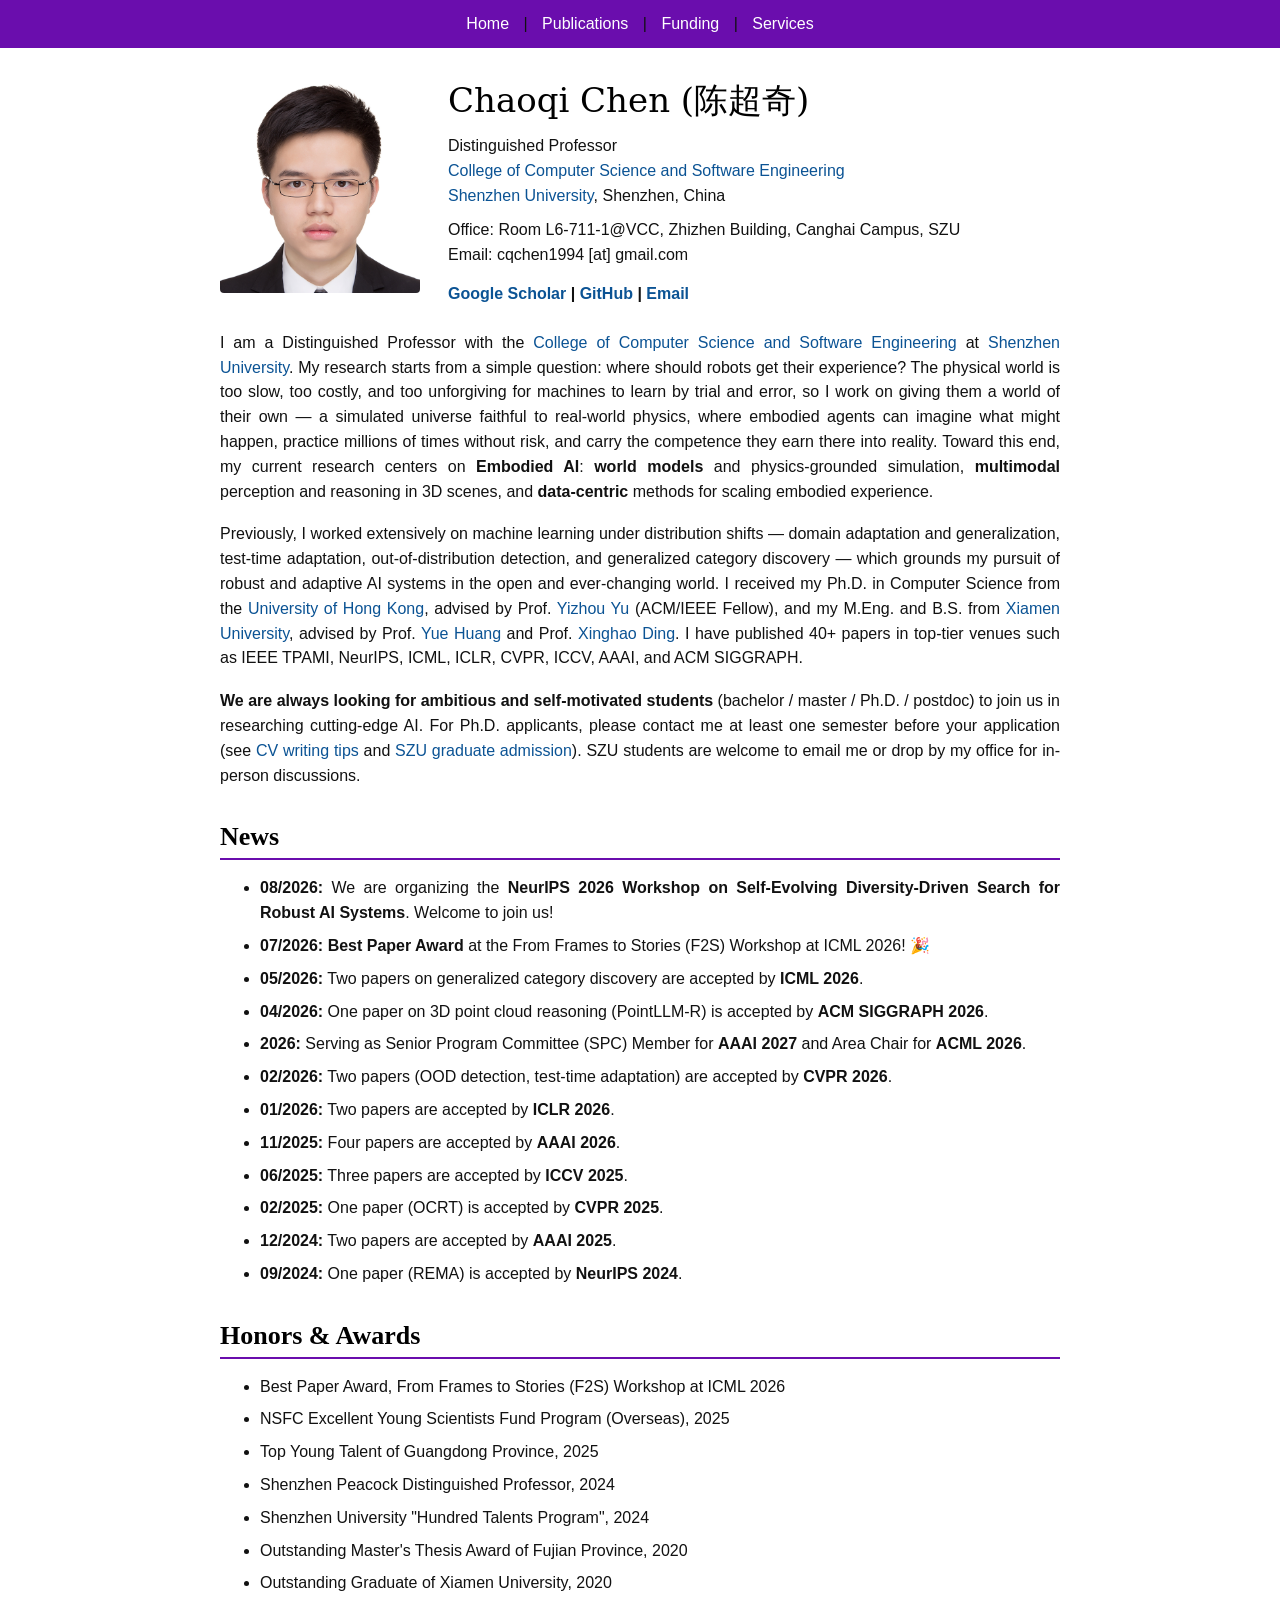
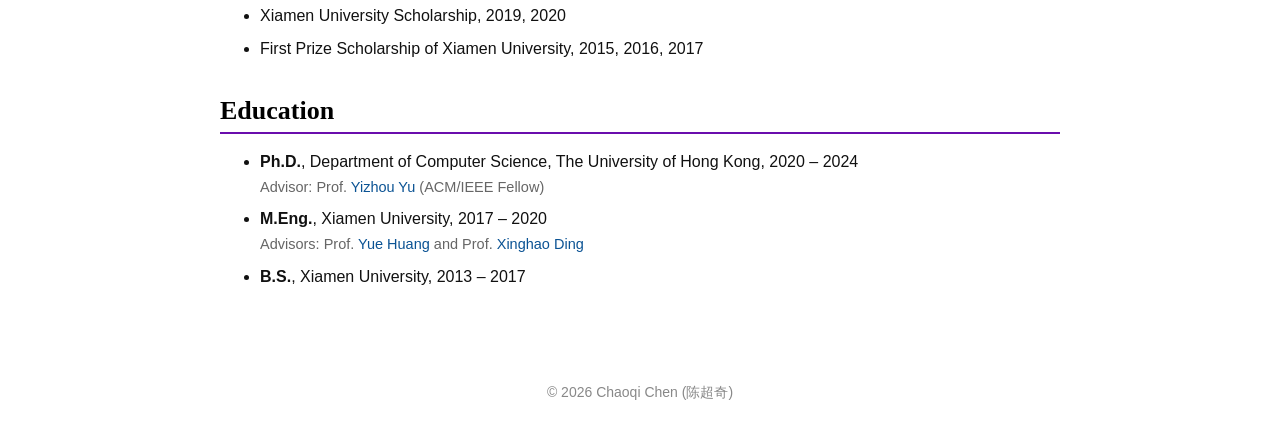
==== index.html @ 1cf366d4 "Add cache-busting version params to CSS/JS references Co-Authored-By: Claude Fable 5 <noreply@anthro" ====
<!DOCTYPE html>
<html lang="en">
<head>
  <meta charset="utf-8">
  <meta name="viewport" content="width=device-width, initial-scale=1">
  <title>Chaoqi Chen (陈超奇) @ SZU</title>
  <meta name="author" content="Chaoqi Chen (陈超奇)">
  <meta name="description" content="Chaoqi Chen, Distinguished Professor at Shenzhen University. Research: Embodied AI, World Models, Multimodal AI, Data-centric AI.">
  <meta name="keywords" content="Chaoqi Chen, Shenzhen University, Embodied AI, World Models, Multimodal AI, Data-centric AI, Computer Vision, Machine Learning">
  <link rel="canonical" href="https://chaoqichen.github.io/">
  <link rel="shortcut icon" href="/assets/img/icon.jpg">
  <link rel="stylesheet" type="text/css" href="/assets/css/common.css?v=20260830">
  <script src="/assets/js/navigation.js?v=20260830"></script>
</head>
<body>

<div class="content-container">

  <div class="header-flex">
    <img class="portrait" src="/assets/img/prof_pic.png" alt="Chaoqi Chen">
    <div class="header-info">
      <p class="caption">Chaoqi Chen (陈超奇)</p>
      <p class="content">
        Distinguished Professor<br>
        <a href="https://csse.szu.edu.cn/" target="_blank" rel="noopener">College of Computer Science and Software Engineering</a><br>
        <a href="https://www.szu.edu.cn/" target="_blank" rel="noopener">Shenzhen University</a>, Shenzhen, China
      </p>
      <p class="content" style="margin-top:10px;">
        Office: Room L6-711-1@VCC, Zhizhen Building, Canghai Campus, SZU<br>
        Email: cqchen1994 [at] gmail.com
      </p>
      <p class="content links-row">
        <a href="https://scholar.google.com/citations?user=MmUZ_AQAAAAJ&hl=en" target="_blank" rel="noopener">Google Scholar</a> |
        <a href="https://github.com/chaoqichen" target="_blank" rel="noopener">GitHub</a> |
        <a href="mailto:cqchen1994@gmail.com">Email</a>
      </p>
    </div>
  </div>

  <p class="content">
    I am a Distinguished Professor with the
    <a href="https://csse.szu.edu.cn/" target="_blank" rel="noopener">College of Computer Science and Software Engineering</a>
    at <a href="https://www.szu.edu.cn/" target="_blank" rel="noopener">Shenzhen University</a>.
    My research starts from a simple question: where should robots get their experience?
    The physical world is too slow, too costly, and too unforgiving for machines to learn by trial and error,
    so I work on giving them a world of their own — a simulated universe faithful to real-world physics,
    where embodied agents can imagine what might happen, practice millions of times without risk,
    and carry the competence they earn there into reality.
    Toward this end, my current research centers on <strong>Embodied AI</strong>:
    <strong>world models</strong> and physics-grounded simulation, <strong>multimodal</strong> perception and
    reasoning in 3D scenes, and <strong>data-centric</strong> methods for scaling embodied experience.
  </p>
  <br>
  <p class="content">
    Previously, I worked extensively on machine learning under distribution shifts — domain adaptation and
    generalization, test-time adaptation, out-of-distribution detection, and generalized category discovery —
    which grounds my pursuit of robust and adaptive AI systems in the open and ever-changing world.
    I received my Ph.D. in Computer Science from the
    <a href="https://www.hku.hk/" target="_blank" rel="noopener">University of Hong Kong</a>, advised by
    Prof. <a href="https://i.cs.hku.hk/~yzyu/" target="_blank" rel="noopener">Yizhou Yu</a> (ACM/IEEE Fellow),
    and my M.Eng. and B.S. from <a href="https://www.xmu.edu.cn/" target="_blank" rel="noopener">Xiamen University</a>,
    advised by Prof. <a href="https://huangyue05.github.io/" target="_blank" rel="noopener">Yue Huang</a> and
    Prof. <a href="https://information.xmu.edu.cn/info/1018/3152.htm" target="_blank" rel="noopener">Xinghao Ding</a>.
    I have published 40+ papers in top-tier venues such as IEEE TPAMI, NeurIPS, ICML, ICLR, CVPR, ICCV, AAAI, and ACM SIGGRAPH.
  </p>
  <br>
  <p class="content">
    <strong>We are always looking for ambitious and self-motivated students</strong> (bachelor / master / Ph.D. / postdoc)
    to join us in researching cutting-edge AI. For Ph.D. applicants, please contact me at least one semester before your
    application (see <a href="https://www.discoverphds.com/advice/applying/cv-for-phd-application" target="_blank" rel="noopener">CV writing tips</a>
    and <a href="https://yz.szu.edu.cn/" target="_blank" rel="noopener">SZU graduate admission</a>).
    SZU students are welcome to email me or drop by my office for in-person discussions.
  </p>

  <h2 class="title-large">News</h2>
  <ul>
    <li><p class="content"><span class="news-date">08/2026:</span> We are organizing the <strong>NeurIPS 2026 Workshop on Self-Evolving Diversity-Driven Search for Robust AI Systems</strong>. Welcome to join us!</p></li>
    <li><p class="content"><span class="news-date">07/2026:</span> <strong>Best Paper Award</strong> at the From Frames to Stories (F2S) Workshop at ICML 2026! 🎉</p></li>
    <li><p class="content"><span class="news-date">05/2026:</span> Two papers on generalized category discovery are accepted by <strong>ICML 2026</strong>.</p></li>
    <li><p class="content"><span class="news-date">04/2026:</span> One paper on 3D point cloud reasoning (PointLLM-R) is accepted by <strong>ACM SIGGRAPH 2026</strong>.</p></li>
    <li><p class="content"><span class="news-date">2026:</span> Serving as Senior Program Committee (SPC) Member for <strong>AAAI 2027</strong> and Area Chair for <strong>ACML 2026</strong>.</p></li>
    <li><p class="content"><span class="news-date">02/2026:</span> Two papers (OOD detection, test-time adaptation) are accepted by <strong>CVPR 2026</strong>.</p></li>
    <li><p class="content"><span class="news-date">01/2026:</span> Two papers are accepted by <strong>ICLR 2026</strong>.</p></li>
    <li><p class="content"><span class="news-date">11/2025:</span> Four papers are accepted by <strong>AAAI 2026</strong>.</p></li>
    <li><p class="content"><span class="news-date">06/2025:</span> Three papers are accepted by <strong>ICCV 2025</strong>.</p></li>
    <li><p class="content"><span class="news-date">02/2025:</span> One paper (OCRT) is accepted by <strong>CVPR 2025</strong>.</p></li>
    <li><p class="content"><span class="news-date">12/2024:</span> Two papers are accepted by <strong>AAAI 2025</strong>.</p></li>
    <li><p class="content"><span class="news-date">09/2024:</span> One paper (REMA) is accepted by <strong>NeurIPS 2024</strong>.</p></li>
  </ul>

  <h2 class="title-large">Honors &amp; Awards</h2>
  <ul>
    <li><p class="content">Best Paper Award, From Frames to Stories (F2S) Workshop at ICML 2026</p></li>
    <li><p class="content">NSFC Excellent Young Scientists Fund Program (Overseas), 2025</p></li>
    <li><p class="content">Top Young Talent of Guangdong Province, 2025</p></li>
    <li><p class="content">Shenzhen Peacock Distinguished Professor, 2024</p></li>
    <li><p class="content">Shenzhen University "Hundred Talents Program", 2024</p></li>
    <li><p class="content">Outstanding Master's Thesis Award of Fujian Province, 2020</p></li>
    <li><p class="content">Outstanding Graduate of Xiamen University, 2020</p></li>
    <li><p class="content">Xiamen University Scholarship, 2019, 2020</p></li>
    <li><p class="content">First Prize Scholarship of Xiamen University, 2015, 2016, 2017</p></li>
  </ul>

  <h2 class="title-large">Education</h2>
  <ul>
    <li><p class="content"><strong>Ph.D.</strong>, Department of Computer Science, The University of Hong Kong, 2020 – 2024<br>
      <span class="note">Advisor: Prof. <a href="https://i.cs.hku.hk/~yzyu/" target="_blank" rel="noopener">Yizhou Yu</a> (ACM/IEEE Fellow)</span></p></li>
    <li><p class="content"><strong>M.Eng.</strong>, Xiamen University, 2017 – 2020<br>
      <span class="note">Advisors: Prof. <a href="https://huangyue05.github.io/" target="_blank" rel="noopener">Yue Huang</a> and Prof. <a href="https://information.xmu.edu.cn/info/1018/3152.htm" target="_blank" rel="noopener">Xinghao Ding</a></span></p></li>
    <li><p class="content"><strong>B.S.</strong>, Xiamen University, 2013 – 2017</p></li>
  </ul>

</div>

<footer class="site-footer">© 2026 Chaoqi Chen (陈超奇)</footer>

<script>var _hmt = _hmt || []; !function () { var e = document.createElement("script"); e.src = "https://hm.baidu.com/hm.js?e1fbc51bf0047233391b8fc6e4db66ac"; var t = document.getElementsByTagName("script")[0]; t.parentNode.insertBefore(e, t) }();</script>
</body>
</html>
---- assets/css/common.css ----
/* Common styles for all pages */
body {
    margin: 0;
    padding: 0;
    font-family: Tahoma, Geneva, sans-serif;
    color: #111;
    background: #fff;
}

a {
    text-decoration: none;
    color: #0b5394;
}

a:hover {
    text-decoration: underline;
}

li {
    margin-bottom: 8px;
}

p {
    margin-top: 0;
    margin-bottom: 0;
}

.content-container {
    max-width: 840px;
    margin: 0 auto;
    padding: 0 20px 60px 20px;
}

/* Top navigation */
.nav-menu {
    background-color: #6a0dad;
    padding: 15px;
    text-align: center;
    width: 100%;
    margin-bottom: 30px;
    box-sizing: border-box;
}

.nav-menu a {
    color: white;
    text-decoration: none;
    font-size: 16px;
    margin: 0 10px;
    transition: color 0.3s ease;
}

.nav-menu a:hover {
    color: #e0e0e0;
}

/* Header block: photo + identity */
.header-flex {
    display: flex;
    align-items: flex-start;
    gap: 28px;
    flex-wrap: wrap;
    margin-bottom: 24px;
}

.header-flex img.portrait {
    width: 200px;
    height: auto;
    border-radius: 4px;
}

.header-info {
    flex: 1;
    min-width: 260px;
}

.caption {
    font-size: 34px;
    font-weight: normal;
    color: #000;
    font-family: Constantia, "Lucida Bright", "DejaVu Serif", Georgia, serif;
    margin-bottom: 10px;
}

.content {
    font-size: 16px;
    line-height: 1.55;
    text-align: justify;
}

.header-info .content {
    text-align: left;
}

.links-row {
    margin-top: 14px;
    font-weight: bold;
}

/* Section titles */
.title-large {
    font-size: 26px;
    font-family: Georgia, "Times New Roman", Times, serif;
    font-weight: bold;
    color: #000;
    margin: 34px 0 14px 0;
    border-bottom: 2px solid #6a0dad;
    padding-bottom: 6px;
}

.year-header {
    font-size: 22px;
    font-family: Georgia, "Times New Roman", Times, serif;
    font-weight: bold;
    color: #6a0dad;
    margin-top: 30px;
    margin-bottom: 15px;
    border-bottom: 2px solid #6a0dad;
    padding-bottom: 5px;
}

/* Publications */
ul.pub-list {
    padding-left: 22px;
}

ul.pub-list > li {
    margin-bottom: 16px;
}

ul.pub-list .content {
    text-align: left;
}

.pub-title {
    font-weight: bold;
}

.pub-venue {
    font-style: italic;
    color: #990000;
}

.corr {
    color: #990000;
    font-weight: bold;
}

.me {
    font-weight: bold;
}

.note {
    color: #666;
    font-size: 14.5px;
}

.news-date {
    font-weight: bold;
}

footer.site-footer {
    max-width: 840px;
    margin: 0 auto;
    padding: 18px 20px 30px 20px;
    font-size: 14px;
    color: #888;
    text-align: center;
}

@media (max-width: 640px) {
    .header-flex {
        justify-content: center;
        text-align: center;
    }
    .header-info .content,
    .content {
        text-align: left;
    }
    .caption {
        font-size: 28px;
    }
}
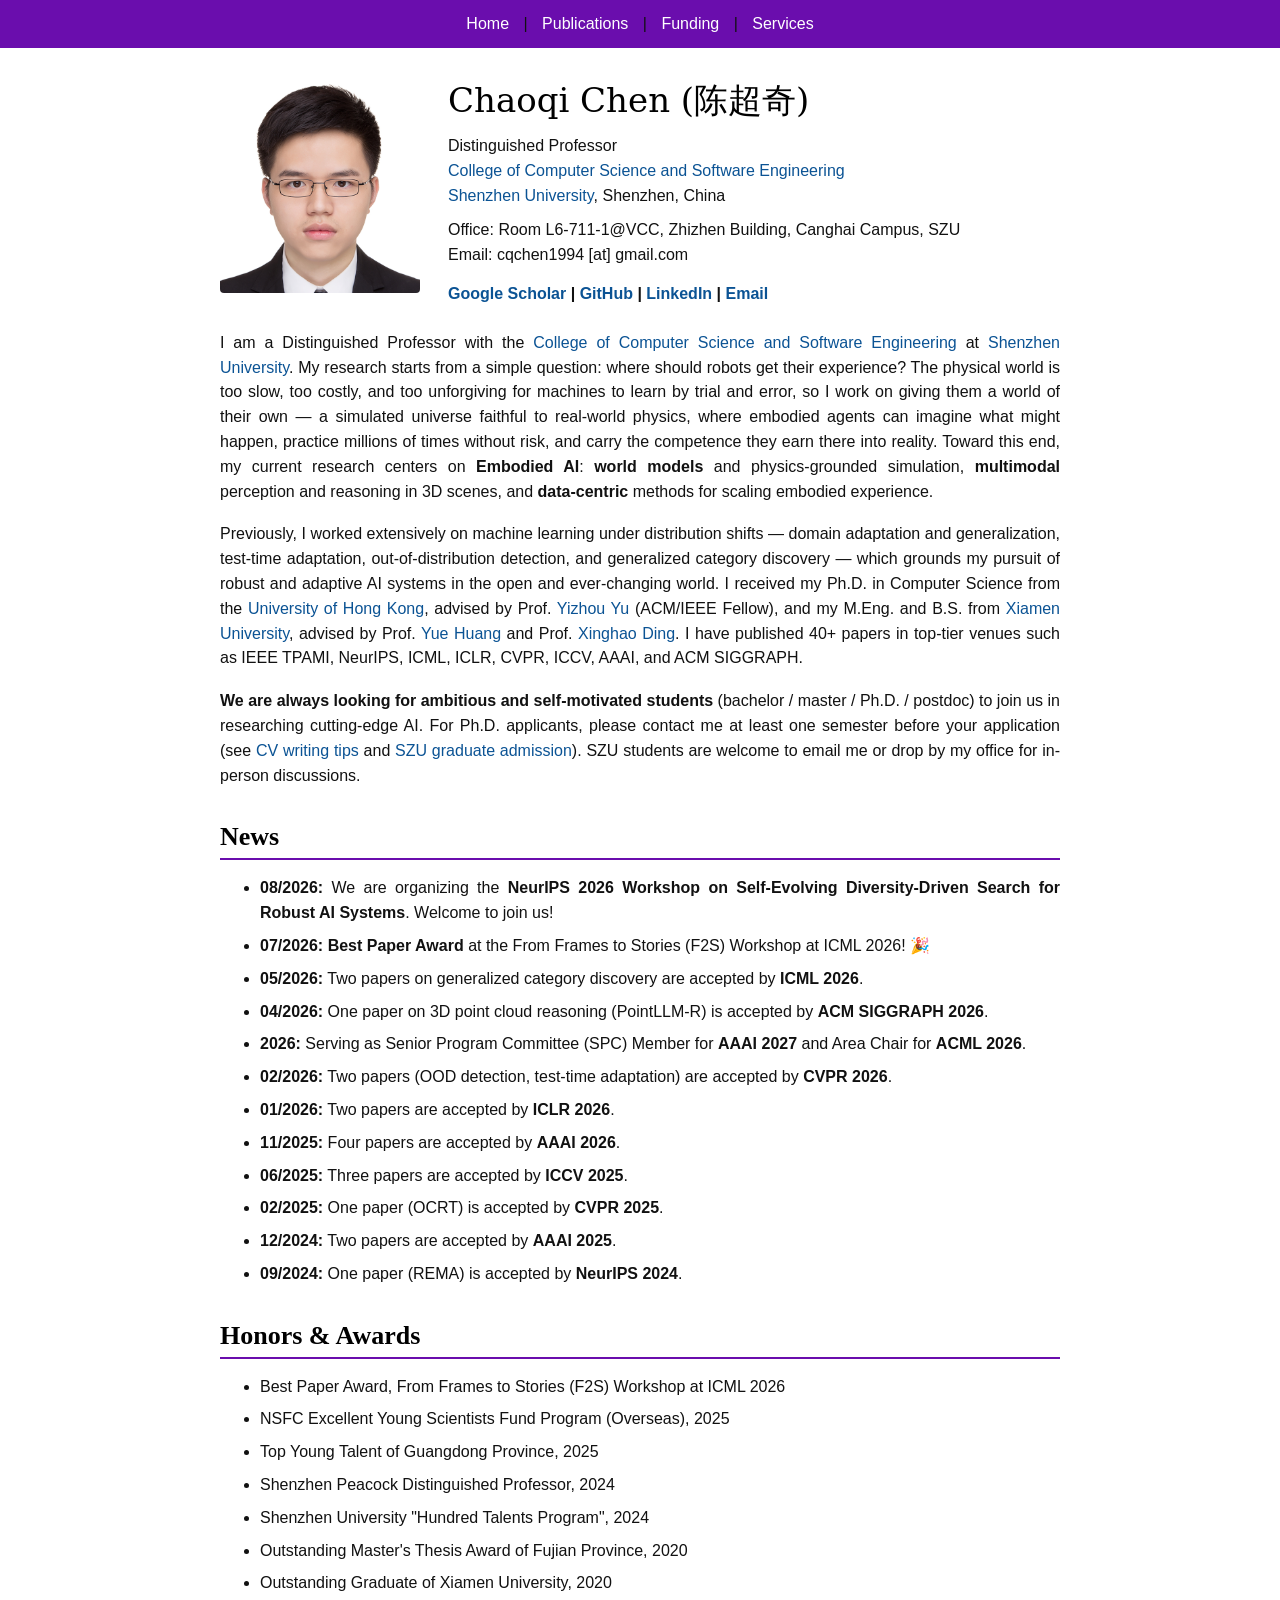
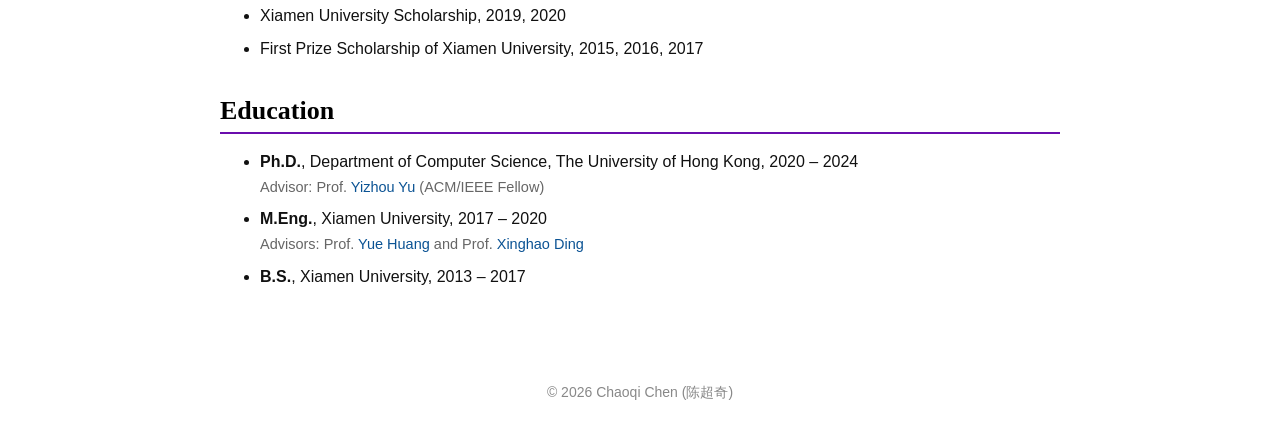
==== commit 6d682319: "Add LinkedIn link to homepage Co-Authored-By: Claude Fable 5 <noreply@anthropic.com>" ====
--- a/index.html
+++ b/index.html
@@ -32,6 +32,7 @@
       <p class="content links-row">
         <a href="https://scholar.google.com/citations?user=MmUZ_AQAAAAJ&hl=en" target="_blank" rel="noopener">Google Scholar</a> |
         <a href="https://github.com/chaoqichen" target="_blank" rel="noopener">GitHub</a> |
+        <a href="https://www.linkedin.com/in/chaoqi-chen-792392249/" target="_blank" rel="noopener">LinkedIn</a> |
         <a href="mailto:cqchen1994@gmail.com">Email</a>
       </p>
     </div>
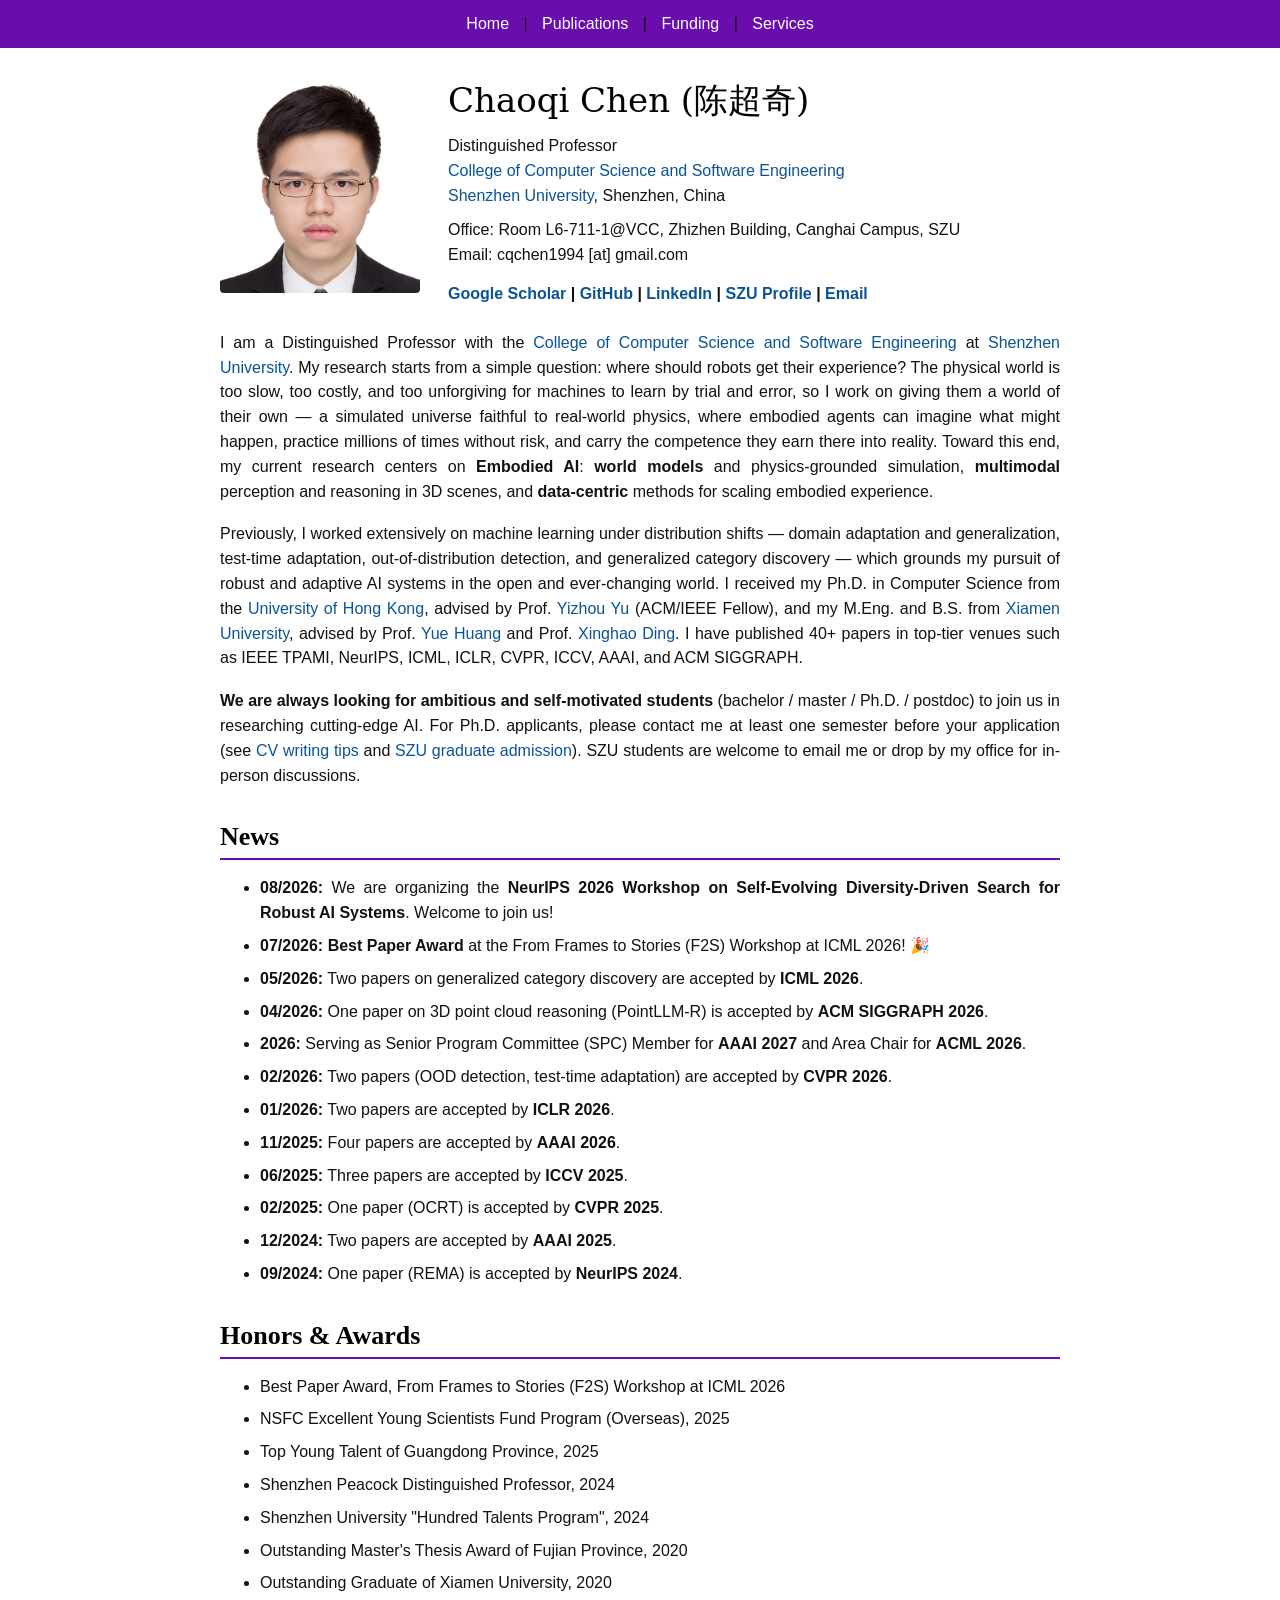
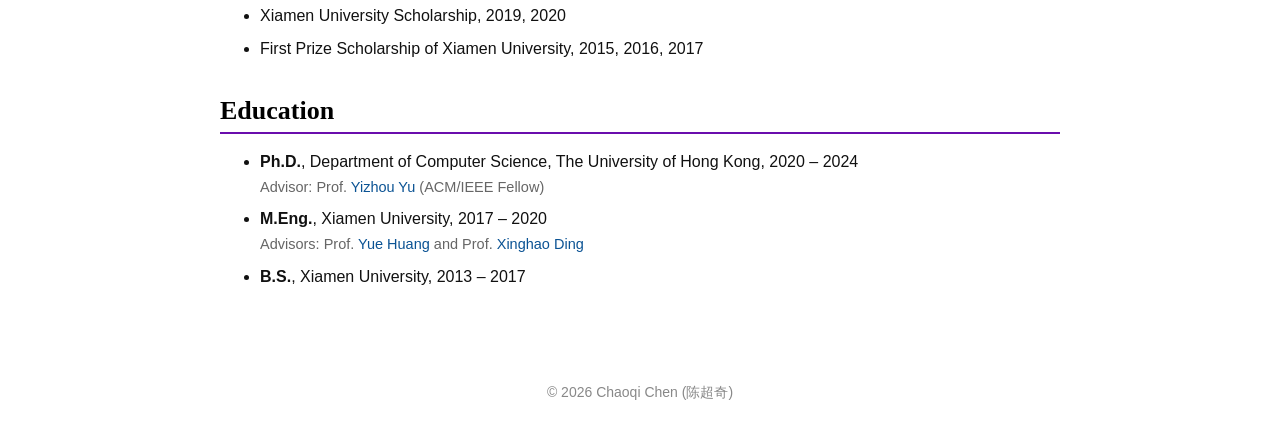
==== commit ab0709ea: "Add SZU faculty profile link to homepage Co-Authored-By: Claude Fable 5 <noreply@anthropic.com>" ====
--- a/index.html
+++ b/index.html
@@ -33,6 +33,7 @@
         <a href="https://scholar.google.com/citations?user=MmUZ_AQAAAAJ&hl=en" target="_blank" rel="noopener">Google Scholar</a> |
         <a href="https://github.com/chaoqichen" target="_blank" rel="noopener">GitHub</a> |
         <a href="https://www.linkedin.com/in/chaoqi-chen-792392249/" target="_blank" rel="noopener">LinkedIn</a> |
+        <a href="https://csse.szu.edu.cn/pages/user/index?id=1310" target="_blank" rel="noopener">SZU Profile</a> |
         <a href="mailto:cqchen1994@gmail.com">Email</a>
       </p>
     </div>
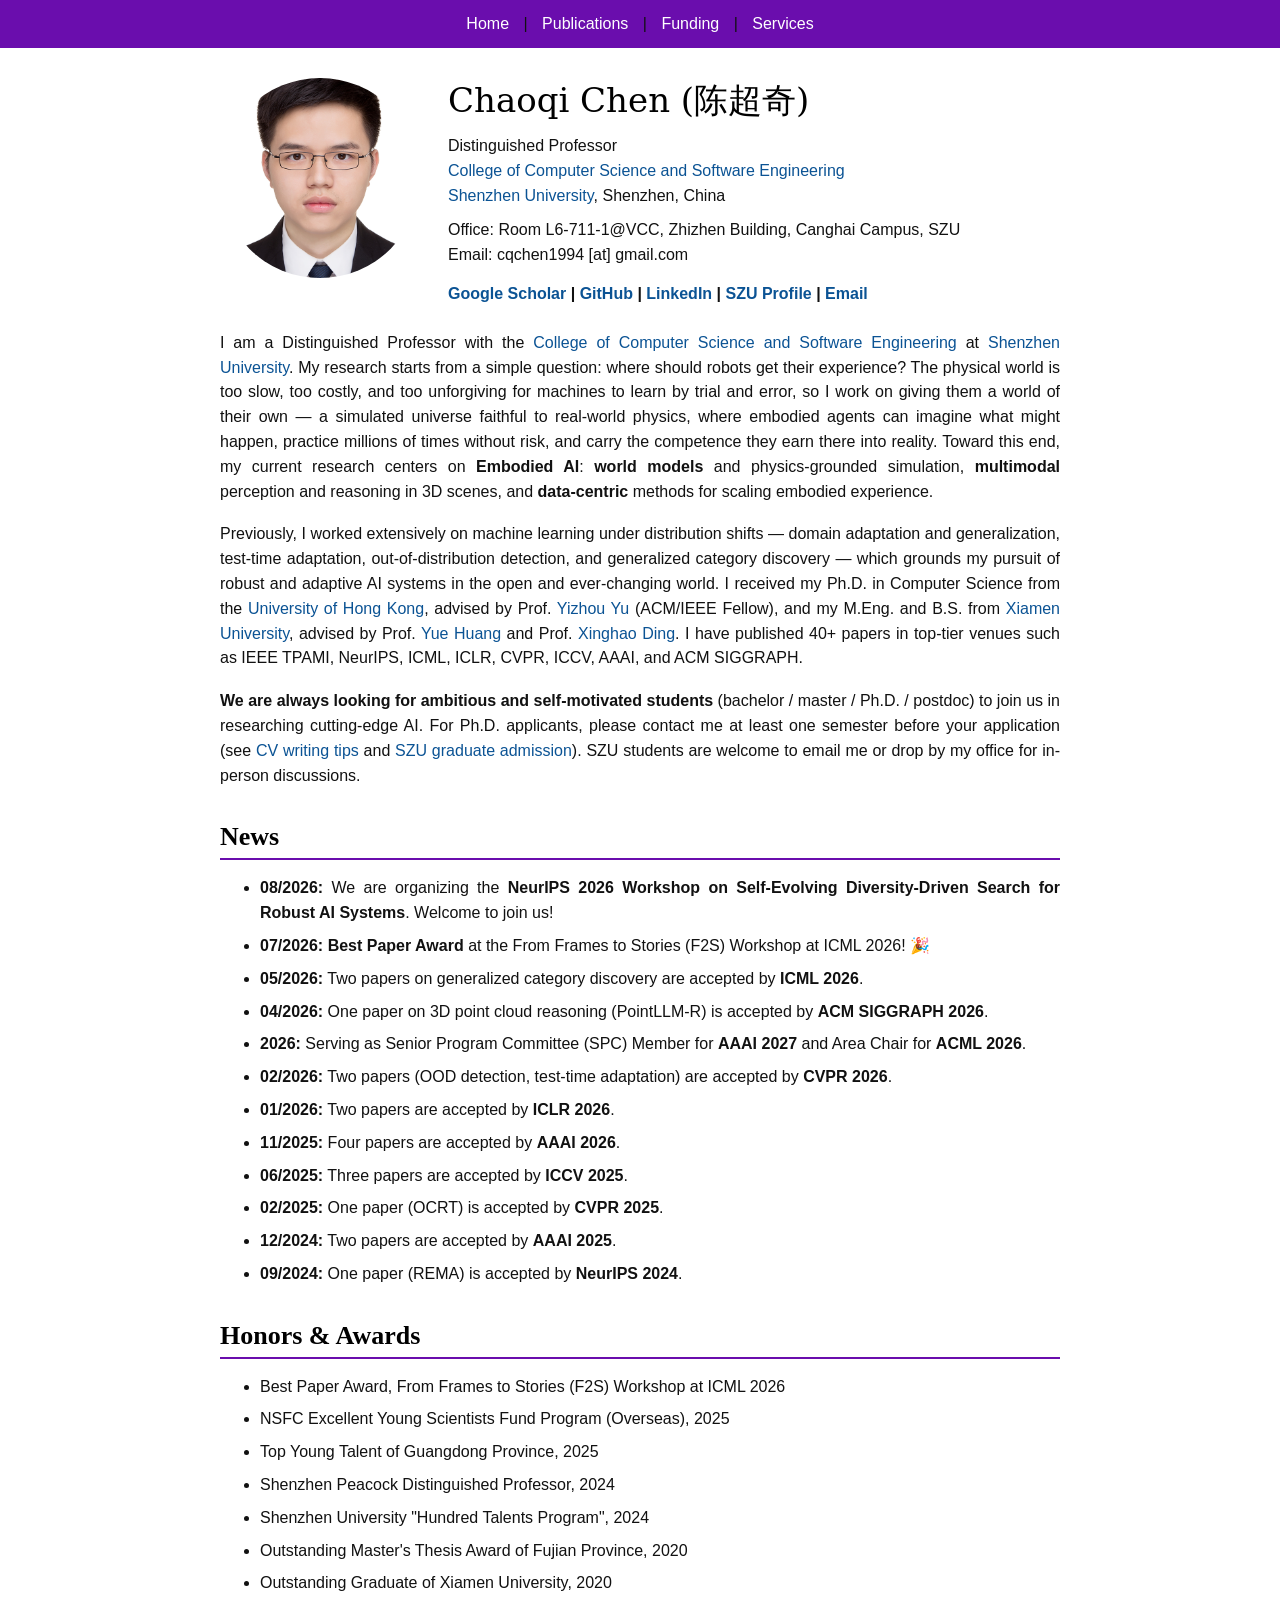
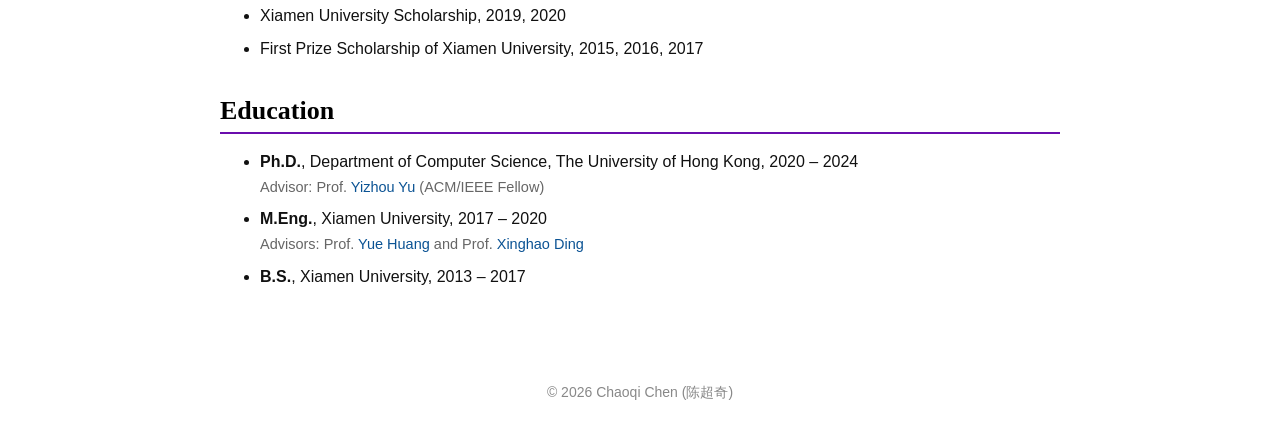
==== commit 07136563: "Switch to formal portrait photo, make it circular Co-Authored-By: Claude Fable 5 <noreply@anthropic." ====
--- a/index.html
+++ b/index.html
@@ -9,7 +9,7 @@
   <meta name="keywords" content="Chaoqi Chen, Shenzhen University, Embodied AI, World Models, Multimodal AI, Data-centric AI, Computer Vision, Machine Learning">
   <link rel="canonical" href="https://chaoqichen.github.io/">
   <link rel="shortcut icon" href="/assets/img/icon.jpg">
-  <link rel="stylesheet" type="text/css" href="/assets/css/common.css?v=20260830">
+  <link rel="stylesheet" type="text/css" href="/assets/css/common.css?v=20260830b">
   <script src="/assets/js/navigation.js?v=20260830"></script>
 </head>
 <body>
@@ -17,7 +17,7 @@
 <div class="content-container">
 
   <div class="header-flex">
-    <img class="portrait" src="/assets/img/prof_pic.png" alt="Chaoqi Chen">
+    <img class="portrait" src="/assets/img/chaoqichen.png" alt="Chaoqi Chen">
     <div class="header-info">
       <p class="caption">Chaoqi Chen (陈超奇)</p>
       <p class="content">
--- a/assets/css/common.css
+++ b/assets/css/common.css
@@ -64,8 +64,9 @@
 
 .header-flex img.portrait {
     width: 200px;
-    height: auto;
-    border-radius: 4px;
+    height: 200px;
+    object-fit: cover;
+    border-radius: 50%;
 }
 
 .header-info {
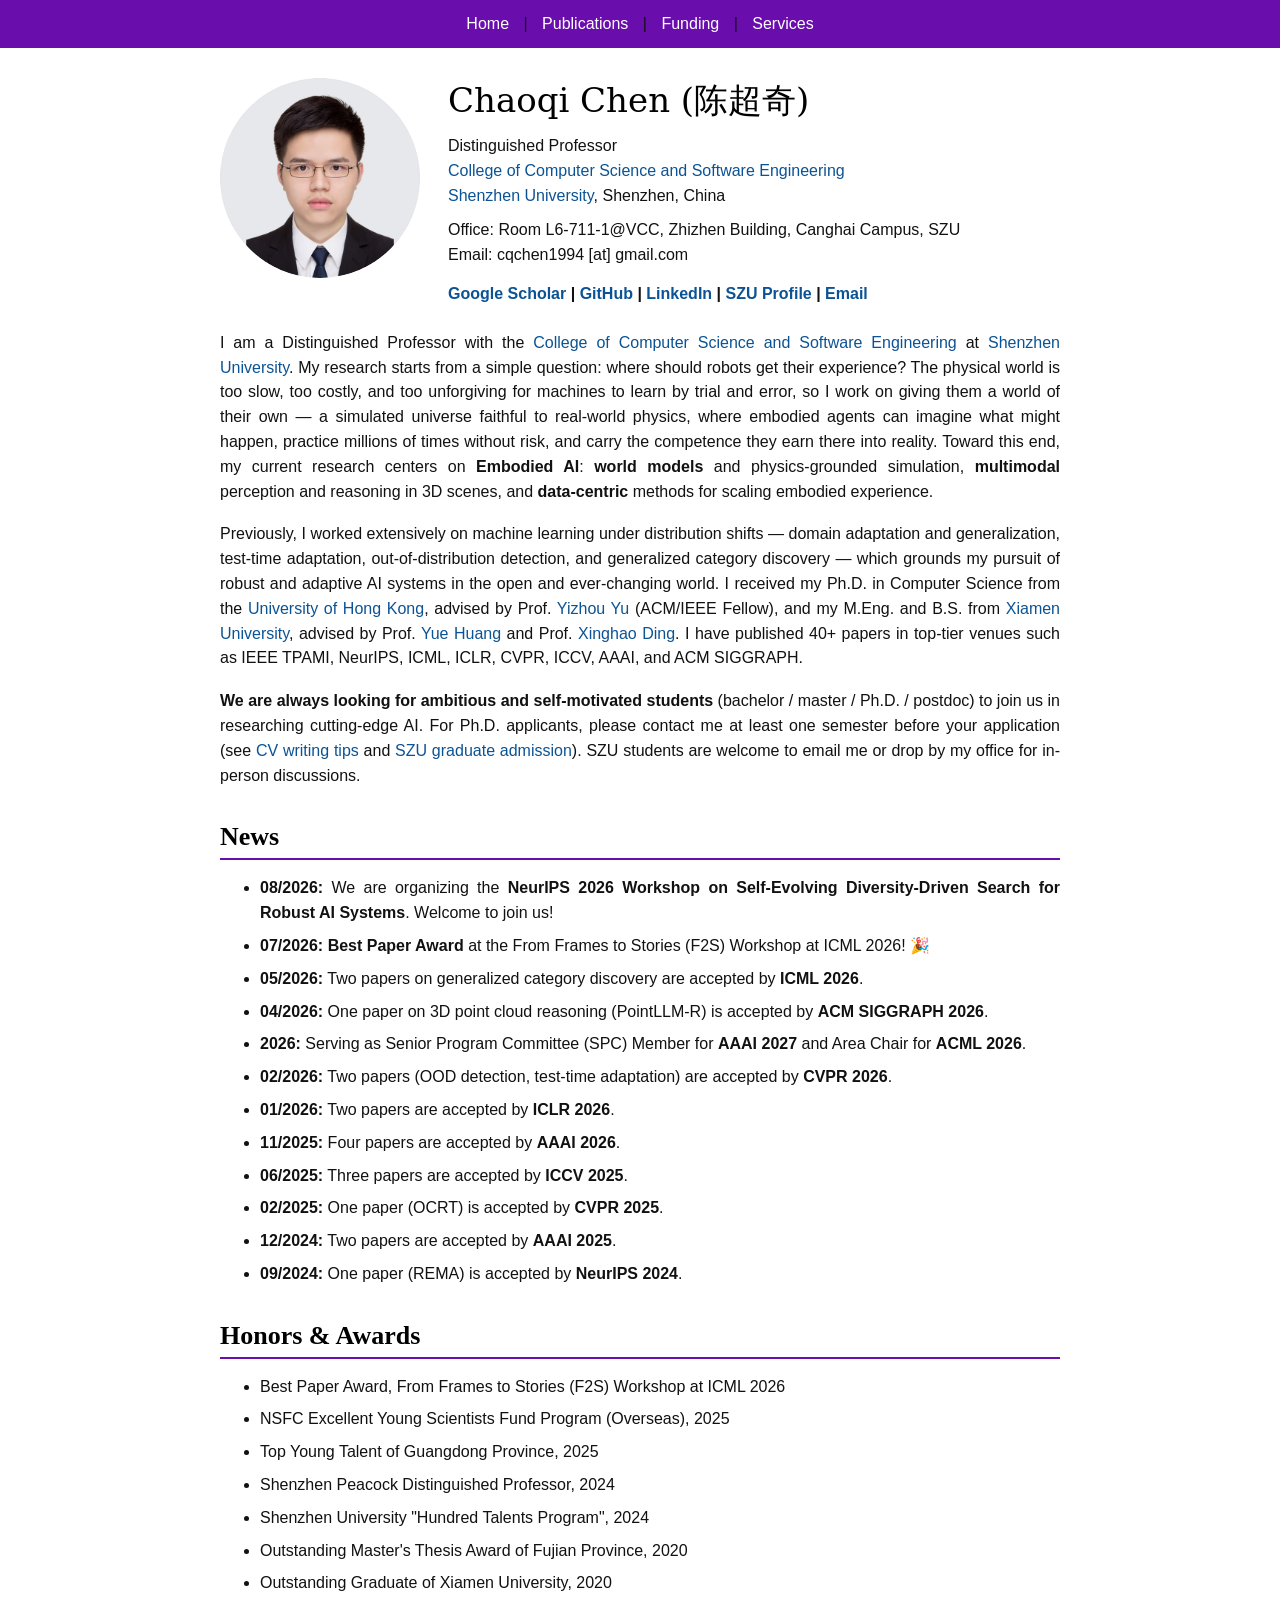
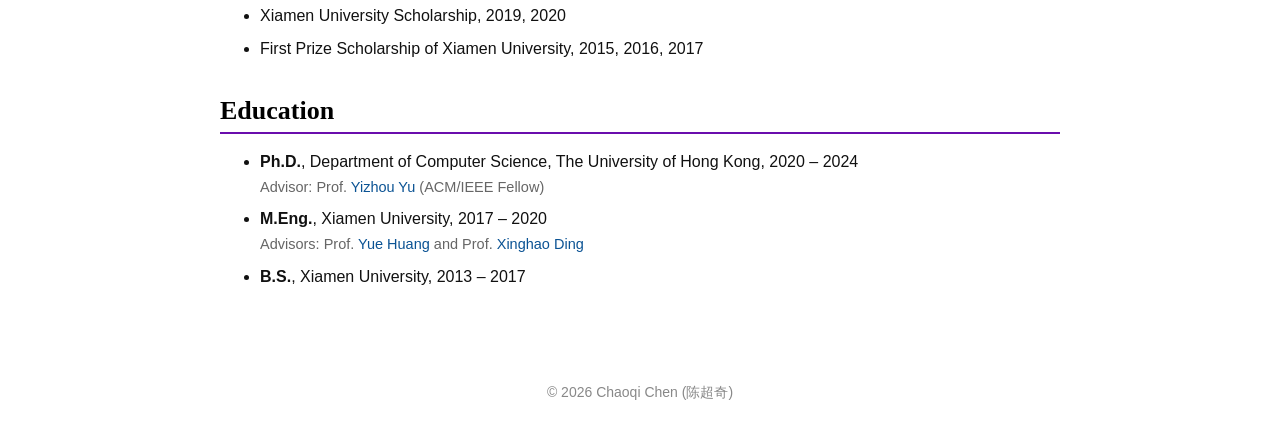
==== commit e6dab05f: "Use official circular avatar photo Co-Authored-By: Claude Fable 5 <noreply@anthropic.com>" ====
--- a/index.html
+++ b/index.html
@@ -17,7 +17,7 @@
 <div class="content-container">
 
   <div class="header-flex">
-    <img class="portrait" src="/assets/img/chaoqichen.png" alt="Chaoqi Chen">
+    <img class="portrait" src="/assets/img/avatar.jpg" alt="Chaoqi Chen">
     <div class="header-info">
       <p class="caption">Chaoqi Chen (陈超奇)</p>
       <p class="content">
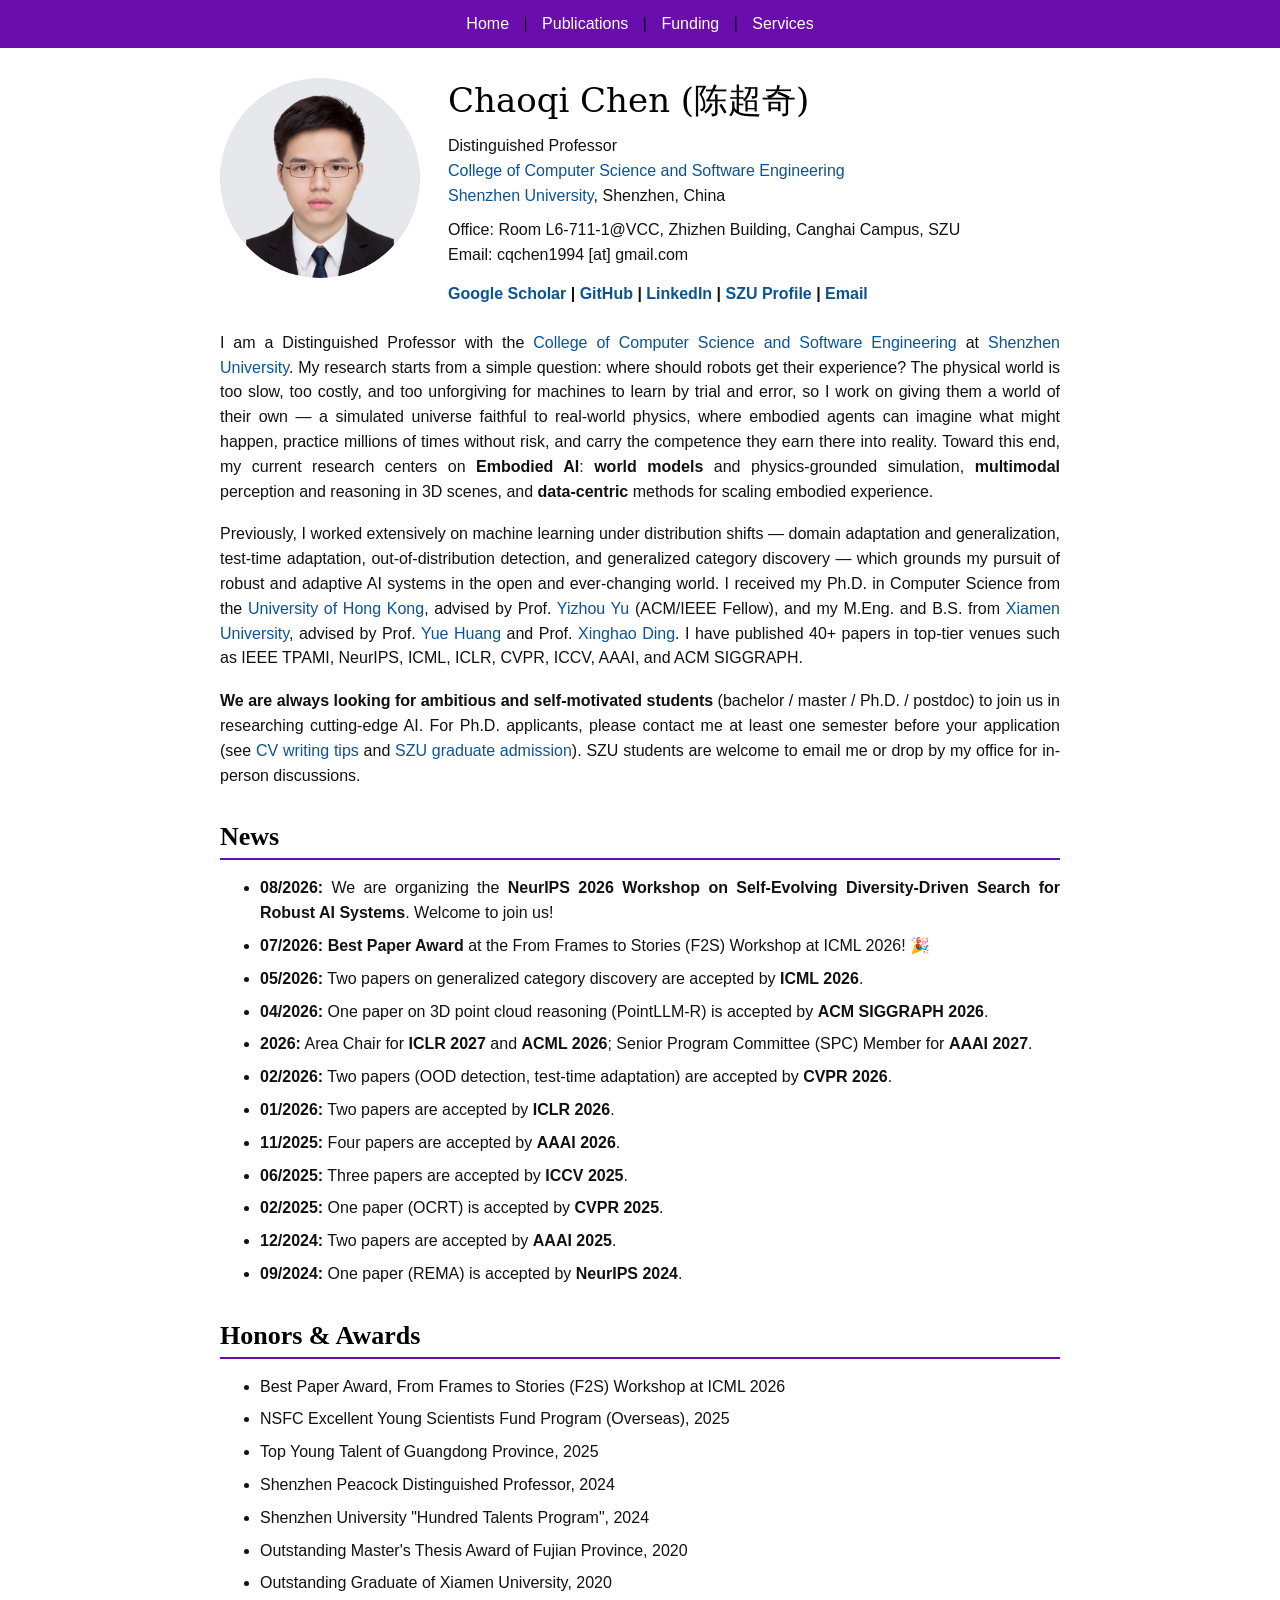
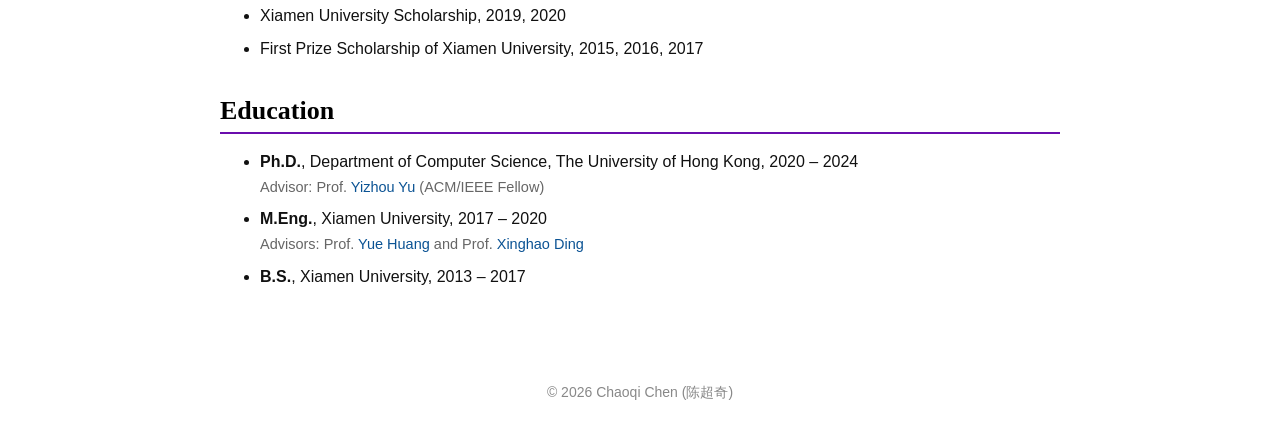
==== commit b2844c74: "Add ICLR 2027 Area Chair service" ====
--- a/index.html
+++ b/index.html
@@ -80,7 +80,7 @@
     <li><p class="content"><span class="news-date">07/2026:</span> <strong>Best Paper Award</strong> at the From Frames to Stories (F2S) Workshop at ICML 2026! 🎉</p></li>
     <li><p class="content"><span class="news-date">05/2026:</span> Two papers on generalized category discovery are accepted by <strong>ICML 2026</strong>.</p></li>
     <li><p class="content"><span class="news-date">04/2026:</span> One paper on 3D point cloud reasoning (PointLLM-R) is accepted by <strong>ACM SIGGRAPH 2026</strong>.</p></li>
-    <li><p class="content"><span class="news-date">2026:</span> Serving as Senior Program Committee (SPC) Member for <strong>AAAI 2027</strong> and Area Chair for <strong>ACML 2026</strong>.</p></li>
+    <li><p class="content"><span class="news-date">2026:</span> Area Chair for <strong>ICLR 2027</strong> and <strong>ACML 2026</strong>; Senior Program Committee (SPC) Member for <strong>AAAI 2027</strong>.</p></li>
     <li><p class="content"><span class="news-date">02/2026:</span> Two papers (OOD detection, test-time adaptation) are accepted by <strong>CVPR 2026</strong>.</p></li>
     <li><p class="content"><span class="news-date">01/2026:</span> Two papers are accepted by <strong>ICLR 2026</strong>.</p></li>
     <li><p class="content"><span class="news-date">11/2025:</span> Four papers are accepted by <strong>AAAI 2026</strong>.</p></li>
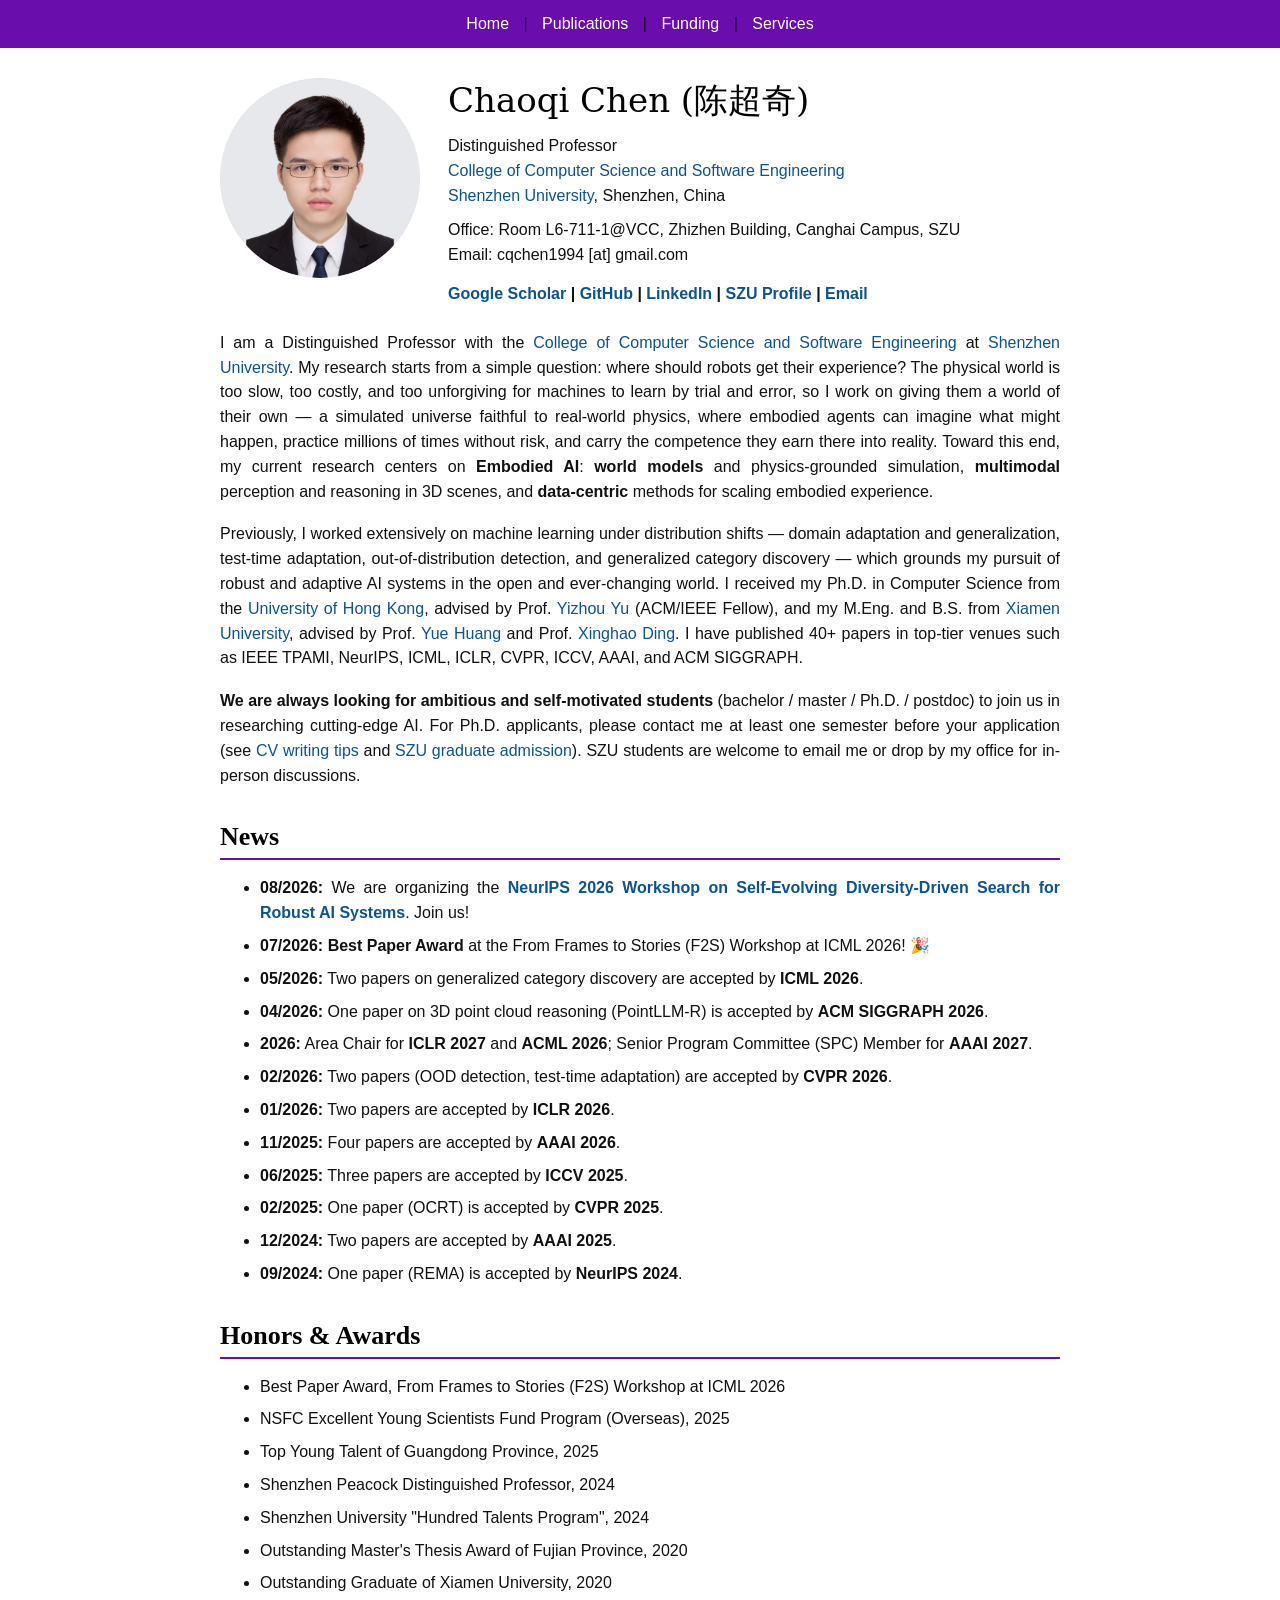
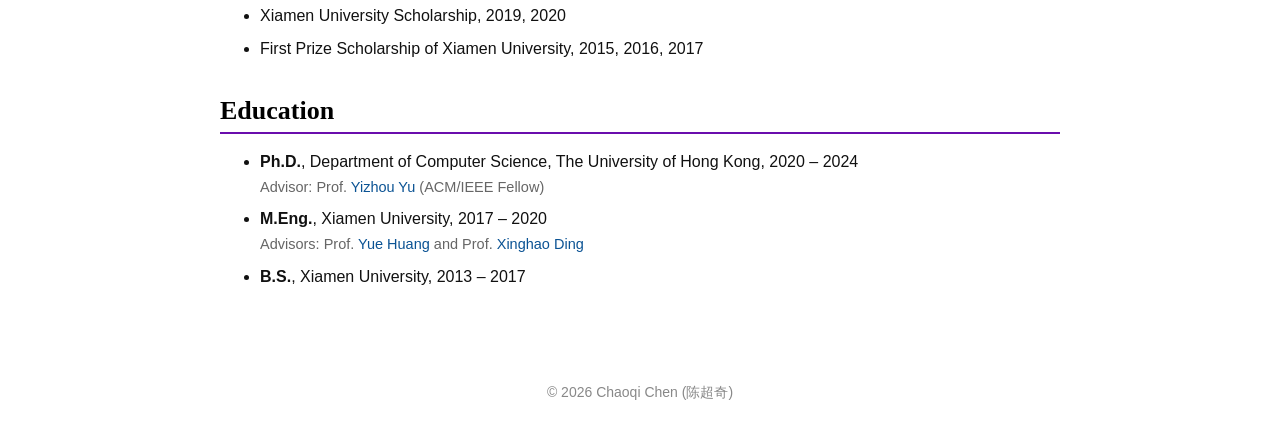
==== commit 743120bb: "Link EvoRobust NeurIPS 2026 workshop website" ====
--- a/index.html
+++ b/index.html
@@ -76,7 +76,7 @@
 
   <h2 class="title-large">News</h2>
   <ul>
-    <li><p class="content"><span class="news-date">08/2026:</span> We are organizing the <strong>NeurIPS 2026 Workshop on Self-Evolving Diversity-Driven Search for Robust AI Systems</strong>. Welcome to join us!</p></li>
+    <li><p class="content"><span class="news-date">08/2026:</span> We are organizing the <strong><a href="https://liuj-2023.github.io/EvoRobust-NeurIPS2026/" target="_blank" rel="noopener">NeurIPS 2026 Workshop on Self-Evolving Diversity-Driven Search for Robust AI Systems</a></strong>. Join us!</p></li>
     <li><p class="content"><span class="news-date">07/2026:</span> <strong>Best Paper Award</strong> at the From Frames to Stories (F2S) Workshop at ICML 2026! 🎉</p></li>
     <li><p class="content"><span class="news-date">05/2026:</span> Two papers on generalized category discovery are accepted by <strong>ICML 2026</strong>.</p></li>
     <li><p class="content"><span class="news-date">04/2026:</span> One paper on 3D point cloud reasoning (PointLLM-R) is accepted by <strong>ACM SIGGRAPH 2026</strong>.</p></li>
